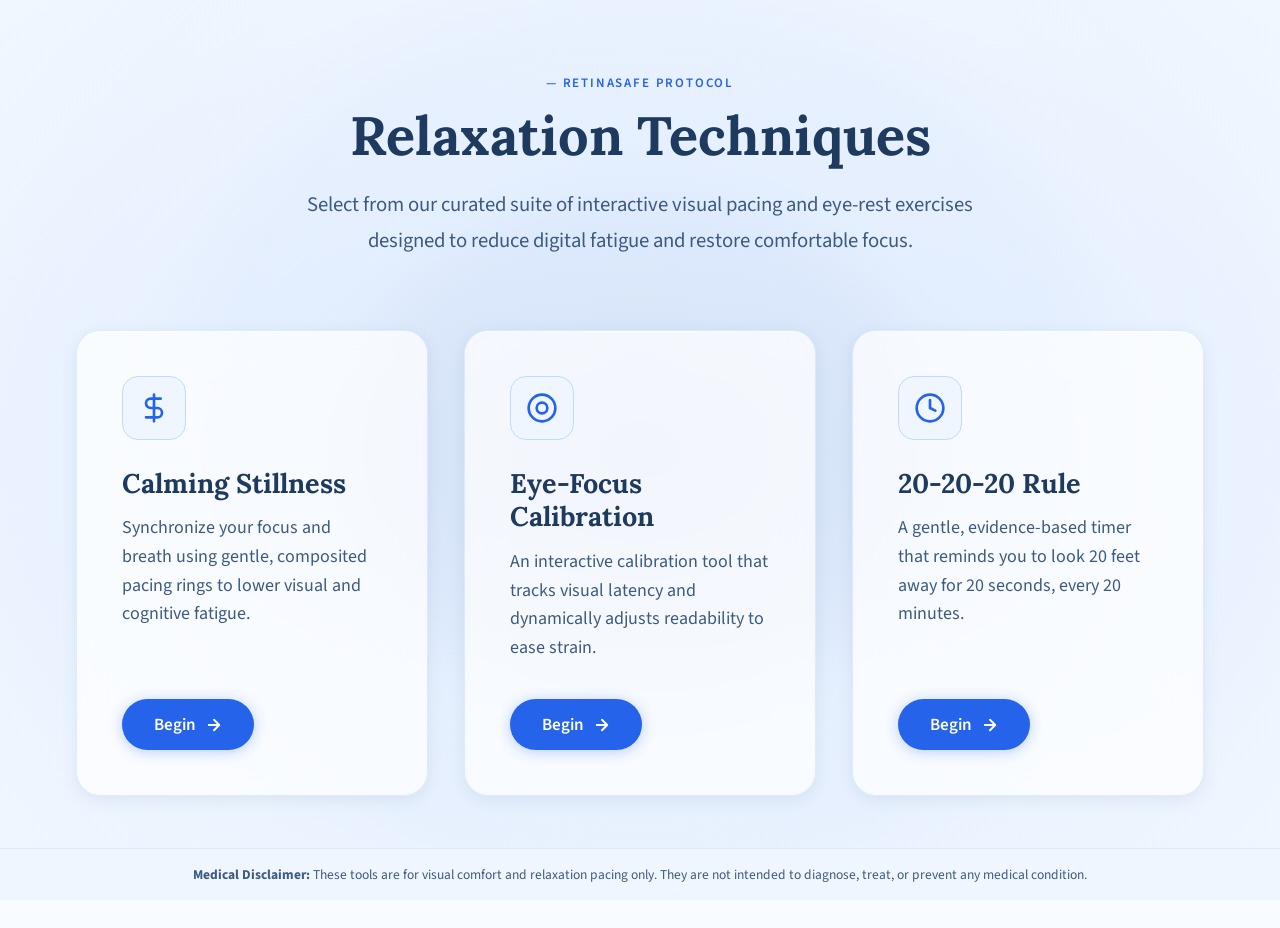
==== index.html @ 68ac1071 "Add files via upload" ====
<!DOCTYPE html>
<html lang="en">

<head>
    <meta charset="UTF-8" />
    <meta name="viewport" content="width=device-width, initial-scale=1.0" />
    <title>RetinaSafe — Relaxation Techniques</title>
    <meta name="description"
        content="A collection of RetinaSafe digital eye strain relaxation and pacing techniques." />

    <!-- Fonts -->
    <link rel="preconnect" href="https://fonts.googleapis.com" />
    <link rel="preconnect" href="https://fonts.gstatic.com" crossorigin />
    <link
        href="https://fonts.googleapis.com/css2?family=Lora:wght@400;600;700&family=Source+Sans+3:wght@300;400;500;600;700&display=swap"
        rel="stylesheet" />

    <link rel="stylesheet" href="styles.css" />
</head>

<body>
    <!-- Accessibility Skip Link -->
    <a href="#main-content" class="skip-link">Skip to main content</a>

    <!-- Background Iris Motif -->
    <div class="iris-bg" aria-hidden="true"></div>

    <main id="main-content">
        <section class="dashboard-header rs-fade-up">
            <span class="eyebrow">RetinaSafe Protocol</span>
            <h1>Relaxation Techniques</h1>
            <p class="dashboard-subtitle">
                Select from our curated suite of interactive visual pacing and eye-rest exercises designed to reduce
                digital fatigue and restore comfortable focus.
            </p>
        </section>

        <section class="techniques-grid rs-fade-up rs-delay-1">

            <!-- Card 1: Calming Stillness -->
            <a href="calming-stillness.html" class="glass-card technique-card">
                <div class="card-icon">
                    <svg viewBox="0 0 24 24">
                        <path d="M12 2v20M17 5H9.5a3.5 3.5 0 0 0 0 7h5a3.5 3.5 0 0 1 0 7H6" />
                    </svg>
                </div>
                <h2>Calming Stillness</h2>
                <p>Synchronize your focus and breath using gentle, composited pacing rings to lower visual and cognitive
                    fatigue.</p>
                <div class="card-footer">
                    <span class="btn-primary btn-soft">
                        Begin
                        <svg viewBox="0 0 24 24">
                            <path d="M5 12h14M12 5l7 7-7 7" />
                        </svg>
                    </span>
                </div>
            </a>

            <!-- Card 2: Eye-Focus Calibration -->
            <a href="eye-focus-calibration.html" class="glass-card technique-card">
                <div class="card-icon">
                    <svg viewBox="0 0 24 24">
                        <circle cx="12" cy="12" r="10" />
                        <circle cx="12" cy="12" r="4" />
                    </svg>
                </div>
                <h2>Eye-Focus Calibration</h2>
                <p>An interactive calibration tool that tracks visual latency and dynamically adjusts readability to
                    ease strain.</p>
                <div class="card-footer">
                    <span class="btn-primary btn-soft">
                        Begin
                        <svg viewBox="0 0 24 24">
                            <path d="M5 12h14M12 5l7 7-7 7" />
                        </svg>
                    </span>
                </div>
            </a>

            <!-- Card 3: 20-20-20 Rule -->
            <a href="20-20-20-rule.html" class="glass-card technique-card">
                <div class="card-icon">
                    <svg viewBox="0 0 24 24">
                        <circle cx="12" cy="12" r="10" />
                        <polyline points="12 6 12 12 16 14" />
                    </svg>
                </div>
                <h2>20-20-20 Rule</h2>
                <p>A gentle, evidence-based timer that reminds you to look 20 feet away for 20 seconds, every 20
                    minutes.</p>
                <div class="card-footer">
                    <span class="btn-primary btn-soft">
                        Begin
                        <svg viewBox="0 0 24 24">
                            <path d="M5 12h14M12 5l7 7-7 7" />
                        </svg>
                    </span>
                </div>
            </a>

        </section>
    </main>

    <!-- Medical Disclaimer -->
    <div class="medical-disclaimer" role="contentinfo">
        <p><strong>Medical Disclaimer:</strong> These tools are for visual comfort and relaxation pacing only. They are
            not intended to diagnose, treat, or prevent any medical condition.</p>
    </div>
</body>

</html>
---- styles.css ----
/* ══════════════════════════════════════════════════
   RetinaSafe — Dashboard Styles
   ══════════════════════════════════════════════════ */
:root {
    /* ── Primary Blue Palette ── */
    --blue-900: #1E3A5F;
    --blue-800: #1E40AF;
    --blue-700: #1D4ED8;
    --blue-600: #2563EB;
    --blue-500: #3B82F6;
    --blue-400: #60A5FA;
    --blue-300: #93C5FD;
    --blue-200: #BFDBFE;
    --blue-100: #DBEAFE;
    --blue-50: #EFF6FF;
    --page-bg: #F8FBFF;
    --white: #FFFFFF;

    /* ── Text Colours ── */
    --text-primary: #1E3A5F;
    --text-secondary: #3D5A80;
    --text-muted: #6B8CAE;

    /* ── Radius & Shadow ── */
    --radius: 10px;
    --radius-lg: 16px;
    --radius-xl: 24px;
    --shadow-sm: 0 1px 3px rgba(30, 58, 95, 0.06);
    --shadow-md: 0 4px 16px rgba(30, 58, 95, 0.08);

    /* ── Typography ── */
    --font-display: 'Lora', Georgia, serif;
    --font-body: 'Source Sans 3', 'Helvetica Neue', sans-serif;
    --body-font-size: 18px;
    --line-height: 1.75;
}

/* ══════════════════════════════════════════════════
   Base Reset
   ══════════════════════════════════════════════════ */
*,
*::before,
*::after {
    box-sizing: border-box;
    margin: 0;
    padding: 0;
}

html {
    font-size: var(--body-font-size);
}

body {
    min-height: 100vh;
    display: flex;
    flex-direction: column;
    font-family: var(--font-body);
    color: var(--text-secondary);
    line-height: var(--line-height);
    background-color: var(--page-bg);
    -webkit-font-smoothing: antialiased;
    position: relative;
    overflow-x: hidden;
    padding-bottom: 60px;
    /* Room for medical disclaimer */
}

h1,
h2,
h3 {
    font-family: var(--font-display);
    font-weight: 700;
    color: var(--blue-900);
    line-height: 1.25;
}

/* ══════════════════════════════════════════════════
   Background (Iris Motif)
   ══════════════════════════════════════════════════ */
.iris-bg {
    position: fixed;
    inset: 0;
    z-index: 0;
    background:
        radial-gradient(ellipse 30% 30% at 50% 50%, rgba(30, 58, 95, 0.06) 0%, transparent 100%),
        radial-gradient(ellipse 55% 55% at 50% 50%, rgba(37, 99, 235, 0.05) 0%, transparent 100%),
        radial-gradient(ellipse 80% 80% at 50% 50%, rgba(59, 130, 246, 0.04) 0%, transparent 100%),
        radial-gradient(ellipse 110% 110% at 50% 50%, rgba(147, 197, 253, 0.06) 0%, transparent 100%),
        radial-gradient(ellipse 140% 140% at 50% 50%, var(--blue-50) 0%, var(--page-bg) 100%);
}

.iris-bg::before {
    content: '';
    position: absolute;
    inset: 0;
    background:
        radial-gradient(circle at 50% 50%,
            transparent 20%, rgba(37, 99, 235, 0.015) 30%,
            transparent 40%, rgba(37, 99, 235, 0.01) 55%,
            transparent 65%, rgba(37, 99, 235, 0.008) 80%, transparent 100%);
    animation: irisPulse 8s ease-in-out infinite;
}

@keyframes irisPulse {

    0%,
    100% {
        transform: scale(1);
        opacity: 0.7;
    }

    50% {
        transform: scale(1.08);
        opacity: 1;
    }
}

/* ══════════════════════════════════════════════════
   Layout & Typography Details
   ══════════════════════════════════════════════════ */
main {
    position: relative;
    z-index: 2;
    width: 100%;
    max-width: 1200px;
    margin: 0 auto;
    padding: 4rem 2rem;
    display: flex;
    flex-direction: column;
    align-items: center;
}

.dashboard-header {
    text-align: center;
    max-width: 700px;
    margin-bottom: 4rem;
}

.eyebrow {
    font-family: var(--font-body);
    font-size: 0.72rem;
    font-weight: 600;
    text-transform: uppercase;
    letter-spacing: 0.14em;
    color: var(--blue-600);
    margin-bottom: 0.4rem;
    display: block;
}

.eyebrow::before {
    content: "—  ";
}

h1 {
    font-size: clamp(2rem, 5vw, 3rem);
    margin-bottom: 1rem;
}

.dashboard-subtitle {
    color: var(--text-secondary);
    font-size: 1.15rem;
    line-height: 1.7;
}

/* ══════════════════════════════════════════════════
   Grid & Cards
   ══════════════════════════════════════════════════ */
.techniques-grid {
    display: grid;
    grid-template-columns: repeat(auto-fit, minmax(320px, 1fr));
    gap: 2rem;
    width: 100%;
}

.glass-card {
    background: rgba(255, 255, 255, 0.72);
    backdrop-filter: blur(20px);
    -webkit-backdrop-filter: blur(20px);
    border: 1px solid rgba(191, 219, 254, 0.5);
    border-radius: var(--radius-xl);
    box-shadow: var(--shadow-md), inset 0 1px 0 rgba(255, 255, 255, 0.6);
    padding: 2.5rem;
    text-decoration: none;
    color: inherit;
    display: flex;
    flex-direction: column;
    transition: transform 0.3s cubic-bezier(0.16, 1, 0.3, 1), box-shadow 0.3s ease;
}

.technique-card:hover,
.technique-card:focus-visible {
    transform: translateY(-8px);
    box-shadow: 0 12px 40px rgba(30, 58, 95, 0.12), inset 0 1px 0 rgba(255, 255, 255, 0.8);
    outline: none;
}

.technique-card:focus-visible {
    border-color: var(--blue-400);
}

.card-icon {
    width: 64px;
    height: 64px;
    background: var(--blue-50);
    border: 1px solid var(--blue-200);
    border-radius: var(--radius-lg);
    display: flex;
    align-items: center;
    justify-content: center;
    margin-bottom: 1.5rem;
    color: var(--blue-600);
    transition: background 0.3s ease, color 0.3s ease;
}

.technique-card:hover .card-icon {
    background: var(--blue-600);
    color: var(--white);
    border-color: var(--blue-600);
}

.card-icon svg {
    width: 32px;
    height: 32px;
    fill: none;
    stroke: currentColor;
    stroke-width: 2;
    stroke-linecap: round;
    stroke-linejoin: round;
}

.technique-card h2 {
    font-size: 1.5rem;
    margin-bottom: 0.75rem;
}

.technique-card p {
    font-size: 1rem;
    line-height: 1.6;
    margin-bottom: 2rem;
    flex-grow: 1;
}

.card-footer {
    display: flex;
    justify-content: flex-start;
}

.btn-primary {
    padding: 0.6rem 1.75rem;
    border-radius: 100px;
    background: var(--blue-600);
    color: var(--white);
    font-family: var(--font-body);
    font-size: 0.95rem;
    font-weight: 600;
    border: none;
    cursor: pointer;
    box-shadow: 0 2px 14px rgba(37, 99, 235, 0.30);
    display: inline-flex;
    align-items: center;
    gap: 0.5rem;
    transition: background 0.2s ease, transform 0.2s ease;
}

.technique-card:hover .btn-primary {
    background: var(--blue-700);
}

.btn-primary svg {
    width: 18px;
    height: 18px;
    fill: none;
    stroke: currentColor;
    stroke-width: 2.5;
    stroke-linecap: round;
    stroke-linejoin: round;
    transition: transform 0.2s ease;
}

.technique-card:hover .btn-primary svg {
    transform: translateX(4px);
}

/* ══════════════════════════════════════════════════
   Animations
   ══════════════════════════════════════════════════ */
.rs-fade-up {
    opacity: 0;
    transform: translateY(20px);
    animation: fadeUp 0.8s cubic-bezier(0.16, 1, 0.3, 1) forwards;
}

.rs-delay-1 {
    animation-delay: 0.1s;
}

@keyframes fadeUp {
    to {
        opacity: 1;
        transform: translateY(0);
    }
}

/* ══════════════════════════════════════════════════
   Disclaimer & Skip Link
   ══════════════════════════════════════════════════ */
.medical-disclaimer {
    position: fixed;
    bottom: 0;
    left: 0;
    width: 100%;
    background: var(--blue-50);
    border-top: 1px solid var(--blue-100);
    padding: 0.75rem 1rem;
    text-align: center;
    font-size: 0.75rem;
    color: var(--text-secondary);
    z-index: 50;
}

.skip-link {
    position: absolute;
    top: -100%;
    left: 1rem;
    padding: 0.75rem 1.5rem;
    background: var(--blue-600);
    color: var(--white);
    border-radius: var(--radius);
    font-weight: 600;
    text-decoration: none;
    z-index: 500;
    transition: top 0.2s ease;
}

.skip-link:focus {
    top: 1rem;
}

@media (prefers-reduced-motion: reduce) {

    *,
    *::before,
    *::after {
        animation-duration: 0.01ms !important;
        animation-iteration-count: 1 !important;
        transition-duration: 0.01ms !important;
    }

    .iris-bg::before {
        display: none;
    }
}
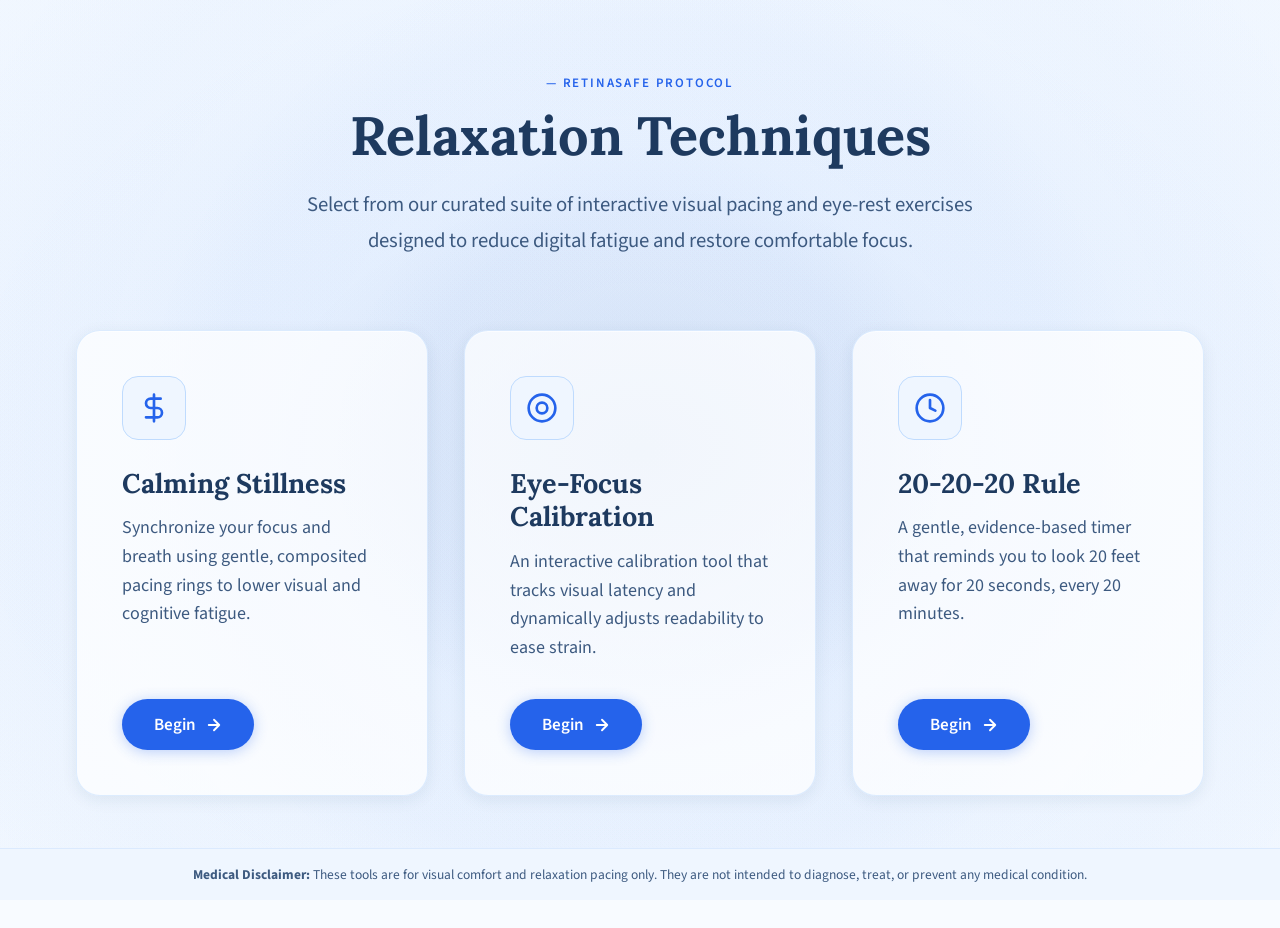
==== commit 750f6da8: "Add files via upload" ====
--- a/index.html
+++ b/index.html
@@ -38,7 +38,7 @@
         <section class="techniques-grid rs-fade-up rs-delay-1">
 
             <!-- Card 1: Calming Stillness -->
-            <a href="calming-stillness.html" class="glass-card technique-card">
+            <a href="relaxation_techniques/calming-stillness.html" class="glass-card technique-card">
                 <div class="card-icon">
                     <svg viewBox="0 0 24 24">
                         <path d="M12 2v20M17 5H9.5a3.5 3.5 0 0 0 0 7h5a3.5 3.5 0 0 1 0 7H6" />
@@ -58,7 +58,7 @@
             </a>
 
             <!-- Card 2: Eye-Focus Calibration -->
-            <a href="eye-focus-calibration.html" class="glass-card technique-card">
+            <a href="relaxation_techniques/eye-focus-calibration.html" class="glass-card technique-card">
                 <div class="card-icon">
                     <svg viewBox="0 0 24 24">
                         <circle cx="12" cy="12" r="10" />
@@ -79,7 +79,7 @@
             </a>
 
             <!-- Card 3: 20-20-20 Rule -->
-            <a href="20-20-20-rule.html" class="glass-card technique-card">
+            <a href="relaxation_techniques/20-20-20-rule.html" class="glass-card technique-card">
                 <div class="card-icon">
                     <svg viewBox="0 0 24 24">
                         <circle cx="12" cy="12" r="10" />
--- a/styles.css
+++ b/styles.css
@@ -336,6 +336,78 @@
     top: 1rem;
 }
 
+/* ══════════════════════════════════════════════════
+   Mobile Responsive
+   ══════════════════════════════════════════════════ */
+
+/* Ensure the iris background never blocks touch/scroll */
+.iris-bg {
+    pointer-events: none;
+}
+
+/* Ensure html & body allow scrolling on all devices */
+html,
+body {
+    overflow-y: auto;
+    -webkit-overflow-scrolling: touch;
+}
+
+@media (max-width: 768px) {
+    body {
+        padding-bottom: 80px; /* more room for disclaimer on small screens */
+    }
+
+    main {
+        padding: 2rem 1.25rem;
+    }
+
+    .dashboard-header {
+        margin-bottom: 2.5rem;
+    }
+
+    h1 {
+        font-size: 1.75rem;
+    }
+
+    .dashboard-subtitle {
+        font-size: 1rem;
+    }
+
+    .techniques-grid {
+        grid-template-columns: 1fr;
+        gap: 1.5rem;
+    }
+
+    .glass-card {
+        padding: 1.75rem;
+    }
+
+    .technique-card h2 {
+        font-size: 1.25rem;
+    }
+}
+
+@media (max-width: 400px) {
+    main {
+        padding: 1.5rem 1rem;
+    }
+
+    .glass-card {
+        padding: 1.5rem;
+        border-radius: var(--radius-lg);
+    }
+
+    .card-icon {
+        width: 52px;
+        height: 52px;
+    }
+
+    .card-icon svg {
+        width: 26px;
+        height: 26px;
+    }
+}
+
 @media (prefers-reduced-motion: reduce) {
 
     *,
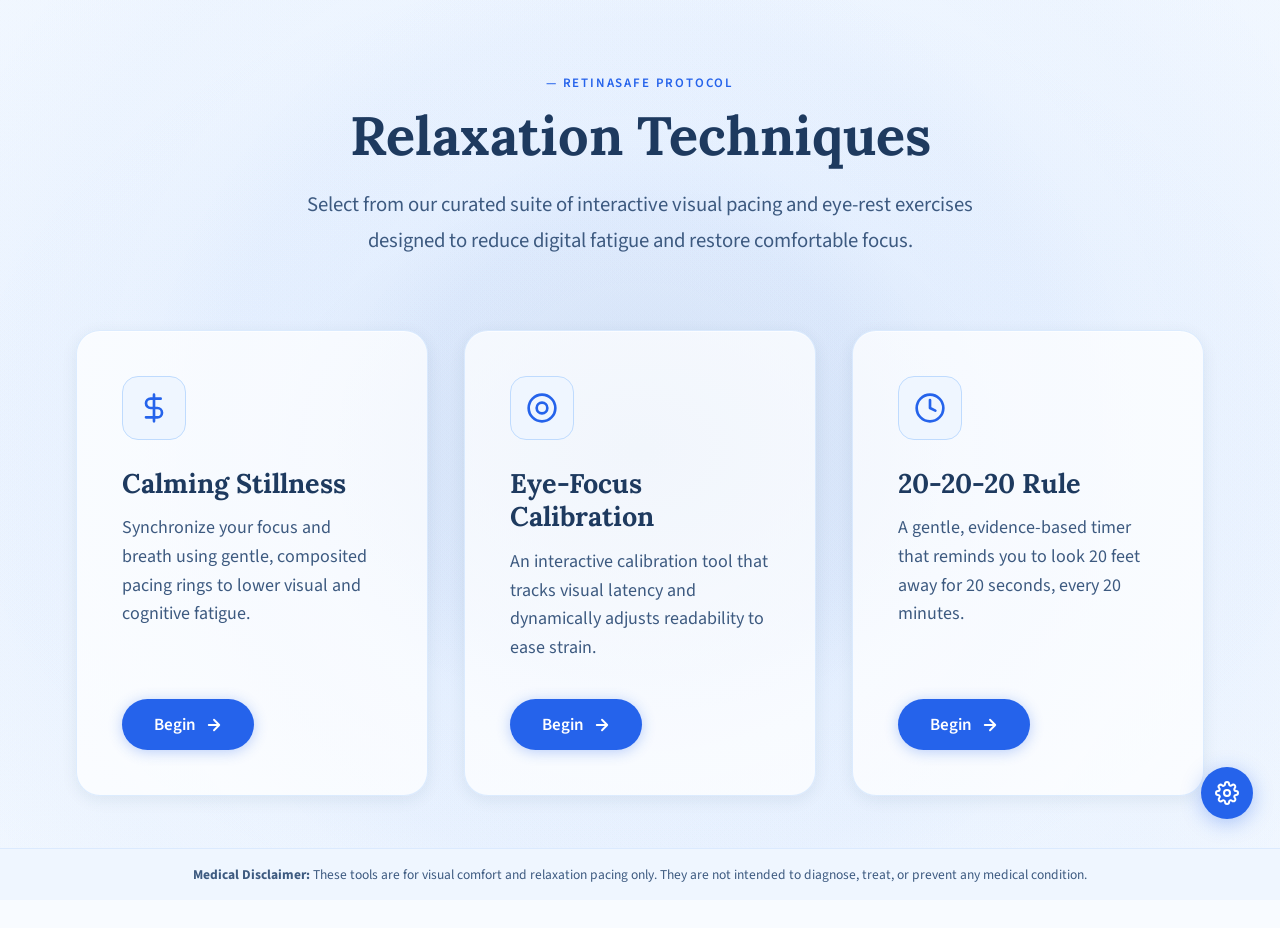
==== commit b1596f8c: "added dark mode toggle and different color modes" ====
--- a/index.html
+++ b/index.html
@@ -107,6 +107,208 @@
         <p><strong>Medical Disclaimer:</strong> These tools are for visual comfort and relaxation pacing only. They are
             not intended to diagnose, treat, or prevent any medical condition.</p>
     </div>
+
+    <!-- ═══════ Display Settings ═══════ -->
+
+    <!-- Floating Gear Button -->
+    <button id="ds-toggle" aria-label="Open display settings" aria-expanded="false">
+        <svg viewBox="0 0 24 24">
+            <circle cx="12" cy="12" r="3" />
+            <path d="M19.4 15a1.65 1.65 0 0 0 .33 1.82l.06.06a2 2 0 1 1-2.83 2.83l-.06-.06a1.65 1.65 0 0 0-1.82-.33
+                     1.65 1.65 0 0 0-1 1.51V21a2 2 0 0 1-4 0v-.09A1.65 1.65 0 0 0 9 19.4a1.65 1.65 0 0 0-1.82.33l-.06.06
+                     a2 2 0 1 1-2.83-2.83l.06-.06A1.65 1.65 0 0 0 4.68 15 1.65 1.65 0 0 0 3.17 14H3a2 2 0 0 1 0-4h.09
+                     A1.65 1.65 0 0 0 4.6 9a1.65 1.65 0 0 0-.33-1.82l-.06-.06a2 2 0 1 1 2.83-2.83l.06.06A1.65 1.65 0 0 0
+                     9 4.68 1.65 1.65 0 0 0 10 3.17V3a2 2 0 0 1 4 0v.09a1.65 1.65 0 0 0 1 1.51 1.65 1.65 0 0 0
+                     1.82-.33l.06-.06a2 2 0 1 1 2.83 2.83l-.06.06A1.65 1.65 0 0 0 19.4 9a1.65 1.65 0 0 0
+                     1.51 1H21a2 2 0 0 1 0 4h-.09a1.65 1.65 0 0 0-1.51 1z" />
+        </svg>
+    </button>
+
+    <!-- Settings Panel -->
+    <div id="ds-panel" role="dialog" aria-label="Display Settings">
+        <div class="ds-header">
+            <h2>Display Settings</h2>
+            <p>Adjust for your visual comfort</p>
+        </div>
+
+        <!-- Brightness / Dark Mode -->
+        <p class="ds-section-label">Brightness</p>
+        <div class="ds-toggle-row">
+            <div class="ds-toggle-info">
+                <h3>Dark Mode</h3>
+                <p>Reduce screen brightness</p>
+            </div>
+            <label class="ds-switch">
+                <input type="checkbox" id="ds-dark-toggle" />
+                <span class="ds-switch-track"></span>
+                <span class="ds-switch-knob">
+                    <!-- Sun icon -->
+                    <svg class="ds-icon-sun" viewBox="0 0 24 24">
+                        <circle cx="12" cy="12" r="5" />
+                        <line x1="12" y1="1" x2="12" y2="3" stroke="#F59E0B" stroke-width="2" stroke-linecap="round" />
+                        <line x1="12" y1="21" x2="12" y2="23" stroke="#F59E0B" stroke-width="2"
+                            stroke-linecap="round" />
+                        <line x1="4.22" y1="4.22" x2="5.64" y2="5.64" stroke="#F59E0B" stroke-width="2"
+                            stroke-linecap="round" />
+                        <line x1="18.36" y1="18.36" x2="19.78" y2="19.78" stroke="#F59E0B" stroke-width="2"
+                            stroke-linecap="round" />
+                        <line x1="1" y1="12" x2="3" y2="12" stroke="#F59E0B" stroke-width="2" stroke-linecap="round" />
+                        <line x1="21" y1="12" x2="23" y2="12" stroke="#F59E0B" stroke-width="2"
+                            stroke-linecap="round" />
+                        <line x1="4.22" y1="19.78" x2="5.64" y2="18.36" stroke="#F59E0B" stroke-width="2"
+                            stroke-linecap="round" />
+                        <line x1="18.36" y1="5.64" x2="19.78" y2="4.22" stroke="#F59E0B" stroke-width="2"
+                            stroke-linecap="round" />
+                    </svg>
+                    <!-- Moon icon -->
+                    <svg class="ds-icon-moon" viewBox="0 0 24 24">
+                        <path d="M21 12.79A9 9 0 1 1 11.21 3 7 7 0 0 0 21 12.79z" />
+                    </svg>
+                </span>
+            </label>
+        </div>
+
+        <!-- Colour Vision -->
+        <p class="ds-section-label">Colour Vision</p>
+        <div class="ds-vision-grid">
+            <!-- Off (Standard) -->
+            <button class="ds-vision-option ds-opt-off active" data-vision="off">
+                <span class="ds-vision-dot">
+                    <svg viewBox="0 0 24 24">
+                        <path d="M2 12s4-8 10-8 10 8 10 8-4 8-10 8-10-8-10-8z" />
+                        <circle cx="12" cy="12" r="3" />
+                    </svg>
+                </span>
+                <span>
+                    <span class="ds-vision-name">Off</span><br />
+                    <span class="ds-vision-sub">Standard colours</span>
+                </span>
+                <svg class="ds-vision-check" viewBox="0 0 24 24">
+                    <polyline points="20 6 9 17 4 12" />
+                </svg>
+            </button>
+
+            <!-- Protanopia -->
+            <button class="ds-vision-option ds-opt-protanopia" data-vision="protanopia">
+                <span class="ds-vision-dot"></span>
+                <span>
+                    <span class="ds-vision-name">Protanopia</span><br />
+                    <span class="ds-vision-sub">Red-blind</span>
+                </span>
+                <svg class="ds-vision-check" viewBox="0 0 24 24">
+                    <polyline points="20 6 9 17 4 12" />
+                </svg>
+            </button>
+
+            <!-- Deuteranopia -->
+            <button class="ds-vision-option ds-opt-deuteranopia" data-vision="deuteranopia">
+                <span class="ds-vision-dot"></span>
+                <span>
+                    <span class="ds-vision-name">Deuteranopia</span><br />
+                    <span class="ds-vision-sub">Green-blind</span>
+                </span>
+                <svg class="ds-vision-check" viewBox="0 0 24 24">
+                    <polyline points="20 6 9 17 4 12" />
+                </svg>
+            </button>
+
+            <!-- Tritanopia -->
+            <button class="ds-vision-option ds-opt-tritanopia" data-vision="tritanopia">
+                <span class="ds-vision-dot"></span>
+                <span>
+                    <span class="ds-vision-name">Tritanopia</span><br />
+                    <span class="ds-vision-sub">Blue-blind</span>
+                </span>
+                <svg class="ds-vision-check" viewBox="0 0 24 24">
+                    <polyline points="20 6 9 17 4 12" />
+                </svg>
+            </button>
+
+            <!-- Greyscale -->
+            <button class="ds-vision-option ds-opt-greyscale" data-vision="greyscale">
+                <span class="ds-vision-dot"></span>
+                <span>
+                    <span class="ds-vision-name">Greyscale</span><br />
+                    <span class="ds-vision-sub">No colour</span>
+                </span>
+                <svg class="ds-vision-check" viewBox="0 0 24 24">
+                    <polyline points="20 6 9 17 4 12" />
+                </svg>
+            </button>
+        </div>
+
+        <p class="ds-footer">Settings are remembered across sessions</p>
+    </div>
+
+    <script>
+        (() => {
+            const html = document.documentElement;
+            const toggleBtn = document.getElementById('ds-toggle');
+            const panel = document.getElementById('ds-panel');
+            const darkToggle = document.getElementById('ds-dark-toggle');
+            const visionBtns = document.querySelectorAll('.ds-vision-option');
+
+            // ── Restore saved settings ──
+            const savedTheme = localStorage.getItem('rs-theme');
+            const savedVision = localStorage.getItem('rs-vision');
+
+            if (savedTheme === 'dark') {
+                html.setAttribute('data-theme', 'dark');
+                darkToggle.checked = true;
+            }
+
+            if (savedVision && savedVision !== 'off') {
+                html.setAttribute('data-vision', savedVision);
+                visionBtns.forEach(btn => {
+                    btn.classList.toggle('active', btn.dataset.vision === savedVision);
+                });
+            }
+
+            // ── Toggle panel open / close ──
+            toggleBtn.addEventListener('click', () => {
+                const isOpen = panel.classList.toggle('open');
+                toggleBtn.classList.toggle('open', isOpen);
+                toggleBtn.setAttribute('aria-expanded', isOpen);
+            });
+
+            // Close panel when clicking outside
+            document.addEventListener('click', (e) => {
+                if (!panel.contains(e.target) && !toggleBtn.contains(e.target)) {
+                    panel.classList.remove('open');
+                    toggleBtn.classList.remove('open');
+                    toggleBtn.setAttribute('aria-expanded', 'false');
+                }
+            });
+
+            // ── Dark mode toggle ──
+            darkToggle.addEventListener('change', () => {
+                if (darkToggle.checked) {
+                    html.setAttribute('data-theme', 'dark');
+                    localStorage.setItem('rs-theme', 'dark');
+                } else {
+                    html.removeAttribute('data-theme');
+                    localStorage.setItem('rs-theme', 'light');
+                }
+            });
+
+            // ── Colour vision selection ──
+            visionBtns.forEach(btn => {
+                btn.addEventListener('click', () => {
+                    visionBtns.forEach(b => b.classList.remove('active'));
+                    btn.classList.add('active');
+
+                    const vision = btn.dataset.vision;
+                    if (vision === 'off') {
+                        html.removeAttribute('data-vision');
+                        localStorage.setItem('rs-vision', 'off');
+                    } else {
+                        html.setAttribute('data-vision', vision);
+                        localStorage.setItem('rs-vision', vision);
+                    }
+                });
+            });
+        })();
+    </script>
 </body>
 
 </html>
--- a/styles.css
+++ b/styles.css
@@ -354,7 +354,8 @@
 
 @media (max-width: 768px) {
     body {
-        padding-bottom: 80px; /* more room for disclaimer on small screens */
+        padding-bottom: 80px;
+        /* more room for disclaimer on small screens */
     }
 
     main {
@@ -405,6 +406,629 @@
     .card-icon svg {
         width: 26px;
         height: 26px;
+    }
+}
+
+/* ══════════════════════════════════════════════════
+   Dark Mode Theme
+   ══════════════════════════════════════════════════ */
+html[data-theme="dark"] {
+    --blue-900: #C8DCF0;
+    --blue-800: #93B8E0;
+    --blue-700: #6A9DD8;
+    --blue-600: #4B8BD4;
+    --blue-500: #3B7BC8;
+    --blue-400: #2D6AB5;
+    --blue-300: #1E4F8A;
+    --blue-200: #1A3D6B;
+    --blue-100: #152F52;
+    --blue-50: #111D33;
+    --page-bg: #0D1520;
+    --white: #E8EEF5;
+
+    --text-primary: #D6E4F0;
+    --text-secondary: #A8C0D6;
+    --text-muted: #6B8CAE;
+}
+
+html[data-theme="dark"] .glass-card {
+    background: rgba(17, 29, 51, 0.82);
+    border-color: rgba(30, 79, 138, 0.35);
+    box-shadow: 0 4px 16px rgba(0, 0, 0, 0.3), inset 0 1px 0 rgba(255, 255, 255, 0.04);
+}
+
+html[data-theme="dark"] .card-icon {
+    background: rgba(30, 64, 138, 0.2);
+    border-color: rgba(59, 123, 200, 0.25);
+}
+
+html[data-theme="dark"] .technique-card:hover .card-icon {
+    background: var(--blue-600);
+    border-color: var(--blue-600);
+}
+
+html[data-theme="dark"] .medical-disclaimer {
+    background: #111D33;
+    border-top-color: #1A3D6B;
+}
+
+html[data-theme="dark"] .iris-bg {
+    background: radial-gradient(ellipse 55% 55% at 50% 50%, rgba(30, 58, 95, 0.18) 0%, transparent 100%),
+        var(--page-bg);
+}
+
+html[data-theme="dark"] #ds-toggle {
+    color: #1a2a40;
+}
+
+/* ══════════════════════════════════════════════════
+   Colour Vision Themes
+   ══════════════════════════════════════════════════ */
+
+/* ── Protanopia (Red-blind) — Indigo/Purple ── */
+html[data-vision="protanopia"] {
+    --blue-900: #312E81;
+    --blue-800: #3730A3;
+    --blue-700: #4338CA;
+    --blue-600: #5B21B6;
+    --blue-500: #6D28D9;
+    --blue-400: #8B5CF6;
+    --blue-300: #A78BFA;
+    --blue-200: #C4B5FD;
+    --blue-100: #DDD6FE;
+    --blue-50: #EDE9FE;
+    --page-bg: #F5F3FF;
+
+    --text-primary: #312E81;
+    --text-secondary: #4C1D95;
+    --text-muted: #7C6DAF;
+}
+
+/* ── Deuteranopia (Green-blind) — Olive/Yellow-Green ── */
+html[data-vision="deuteranopia"] {
+    --blue-900: #3D4F2F;
+    --blue-800: #4D6B35;
+    --blue-700: #5A7D3A;
+    --blue-600: #6B8E42;
+    --blue-500: #7DA04D;
+    --blue-400: #96B86A;
+    --blue-300: #B2CF8F;
+    --blue-200: #CEDFB4;
+    --blue-100: #E4EECC;
+    --blue-50: #F2F7E6;
+    --page-bg: #F8FAF3;
+
+    --text-primary: #3D4F2F;
+    --text-secondary: #556B3E;
+    --text-muted: #8A9E74;
+}
+
+/* ── Tritanopia (Blue-blind) — Teal/Cyan ── */
+html[data-vision="tritanopia"] {
+    --blue-900: #134E4A;
+    --blue-800: #115E59;
+    --blue-700: #0F766E;
+    --blue-600: #0D9488;
+    --blue-500: #14B8A6;
+    --blue-400: #2DD4BF;
+    --blue-300: #5EEAD4;
+    --blue-200: #99F6E4;
+    --blue-100: #CCFBF1;
+    --blue-50: #F0FDFA;
+    --page-bg: #F0FDFA;
+
+    --text-primary: #134E4A;
+    --text-secondary: #1A6B63;
+    --text-muted: #5DA39B;
+}
+
+/* ── Greyscale (No colour) ── */
+html[data-vision="greyscale"] {
+    --blue-900: #1F1F1F;
+    --blue-800: #333333;
+    --blue-700: #4A4A4A;
+    --blue-600: #5C5C5C;
+    --blue-500: #737373;
+    --blue-400: #8E8E8E;
+    --blue-300: #ABABAB;
+    --blue-200: #C8C8C8;
+    --blue-100: #E0E0E0;
+    --blue-50: #F0F0F0;
+    --page-bg: #F7F7F7;
+
+    --text-primary: #1F1F1F;
+    --text-secondary: #4A4A4A;
+    --text-muted: #8E8E8E;
+}
+
+/* ══════════════════════════════════════════════════
+   Combined Dark + Colour Vision Overrides
+   ══════════════════════════════════════════════════ */
+
+/* ── Dark + Protanopia ── */
+html[data-theme="dark"][data-vision="protanopia"] {
+    --page-bg: #110D22;
+    --blue-900: #D4C8F5;
+    --blue-800: #B8A5E8;
+    --blue-700: #9B82DB;
+    --blue-600: #8B6DD0;
+    --blue-500: #7C5DC5;
+    --blue-400: #6A48B0;
+    --blue-300: #4A2D8A;
+    --blue-200: #352070;
+    --blue-100: #221550;
+    --blue-50: #170E35;
+    --white: #EDE5FA;
+
+    --text-primary: #DDD0F5;
+    --text-secondary: #B8A5E0;
+    --text-muted: #8B78B8;
+}
+
+html[data-theme="dark"][data-vision="protanopia"] .glass-card {
+    background: rgba(23, 14, 53, 0.82);
+    border-color: rgba(107, 72, 176, 0.3);
+}
+
+html[data-theme="dark"][data-vision="protanopia"] .card-icon {
+    background: rgba(90, 56, 160, 0.2);
+    border-color: rgba(139, 92, 246, 0.25);
+}
+
+html[data-theme="dark"][data-vision="protanopia"] .medical-disclaimer {
+    background: #170E35;
+    border-top-color: #352070;
+}
+
+/* ── Dark + Deuteranopia ── */
+html[data-theme="dark"][data-vision="deuteranopia"] {
+    --page-bg: #0E1509;
+    --blue-900: #D0E0BD;
+    --blue-800: #B0CC8F;
+    --blue-700: #90B86A;
+    --blue-600: #7DA84D;
+    --blue-500: #6B9440;
+    --blue-400: #5A8035;
+    --blue-300: #3D5F20;
+    --blue-200: #2D4818;
+    --blue-100: #1F3210;
+    --blue-50: #152208;
+    --white: #ECF2E2;
+
+    --text-primary: #D0E0BD;
+    --text-secondary: #B0CC8F;
+    --text-muted: #829E68;
+}
+
+html[data-theme="dark"][data-vision="deuteranopia"] .glass-card {
+    background: rgba(15, 22, 8, 0.82);
+    border-color: rgba(90, 128, 53, 0.3);
+}
+
+html[data-theme="dark"][data-vision="deuteranopia"] .card-icon {
+    background: rgba(75, 110, 40, 0.2);
+    border-color: rgba(125, 168, 77, 0.25);
+}
+
+html[data-theme="dark"][data-vision="deuteranopia"] .medical-disclaimer {
+    background: #152208;
+    border-top-color: #2D4818;
+}
+
+/* ── Dark + Tritanopia ── */
+html[data-theme="dark"][data-vision="tritanopia"] {
+    --page-bg: #081514;
+    --blue-900: #B8EBE5;
+    --blue-800: #80D8CC;
+    --blue-700: #50C4B5;
+    --blue-600: #30B0A0;
+    --blue-500: #20A090;
+    --blue-400: #188878;
+    --blue-300: #106858;
+    --blue-200: #0C4C40;
+    --blue-100: #08352C;
+    --blue-50: #061F1C;
+    --white: #E0F5F2;
+
+    --text-primary: #C0EDE8;
+    --text-secondary: #88D4CC;
+    --text-muted: #5AADA3;
+}
+
+html[data-theme="dark"][data-vision="tritanopia"] .glass-card {
+    background: rgba(6, 21, 20, 0.82);
+    border-color: rgba(24, 136, 120, 0.3);
+}
+
+html[data-theme="dark"][data-vision="tritanopia"] .card-icon {
+    background: rgba(16, 104, 88, 0.2);
+    border-color: rgba(48, 176, 160, 0.25);
+}
+
+html[data-theme="dark"][data-vision="tritanopia"] .medical-disclaimer {
+    background: #061F1C;
+    border-top-color: #0C4C40;
+}
+
+/* ── Dark + Greyscale ── */
+html[data-theme="dark"][data-vision="greyscale"] {
+    --page-bg: #121212;
+    --blue-900: #E0E0E0;
+    --blue-800: #C8C8C8;
+    --blue-700: #ABABAB;
+    --blue-600: #9A9A9A;
+    --blue-500: #8E8E8E;
+    --blue-400: #737373;
+    --blue-300: #555555;
+    --blue-200: #3D3D3D;
+    --blue-100: #2A2A2A;
+    --blue-50: #1C1C1C;
+    --white: #EAEAEA;
+
+    --text-primary: #E0E0E0;
+    --text-secondary: #B0B0B0;
+    --text-muted: #808080;
+}
+
+html[data-theme="dark"][data-vision="greyscale"] .glass-card {
+    background: rgba(28, 28, 28, 0.82);
+    border-color: rgba(85, 85, 85, 0.35);
+}
+
+html[data-theme="dark"][data-vision="greyscale"] .card-icon {
+    background: rgba(60, 60, 60, 0.3);
+    border-color: rgba(100, 100, 100, 0.25);
+}
+
+html[data-theme="dark"][data-vision="greyscale"] .medical-disclaimer {
+    background: #1C1C1C;
+    border-top-color: #3D3D3D;
+}
+
+/* ══════════════════════════════════════════════════
+   Display Settings — Floating Gear Button
+   ══════════════════════════════════════════════════ */
+#ds-toggle {
+    position: fixed;
+    bottom: 4.5rem;
+    right: 1.5rem;
+    z-index: 100;
+    width: 52px;
+    height: 52px;
+    border-radius: 50%;
+    border: none;
+    background: var(--blue-600);
+    color: var(--white);
+    cursor: pointer;
+    display: flex;
+    align-items: center;
+    justify-content: center;
+    box-shadow: 0 4px 20px rgba(37, 99, 235, 0.35);
+    transition: background 0.25s ease, transform 0.25s ease, box-shadow 0.25s ease;
+}
+
+#ds-toggle:hover {
+    background: var(--blue-700);
+    transform: scale(1.08);
+    box-shadow: 0 6px 28px rgba(37, 99, 235, 0.42);
+}
+
+#ds-toggle svg {
+    width: 24px;
+    height: 24px;
+    fill: none;
+    stroke: currentColor;
+    stroke-width: 2;
+    stroke-linecap: round;
+    stroke-linejoin: round;
+    transition: transform 0.35s ease;
+}
+
+#ds-toggle.open svg {
+    transform: rotate(90deg);
+}
+
+/* ══════════════════════════════════════════════════
+   Display Settings — Panel
+   ══════════════════════════════════════════════════ */
+#ds-panel {
+    position: fixed;
+    bottom: 8rem;
+    right: 1.5rem;
+    z-index: 99;
+    width: 380px;
+    max-height: calc(100vh - 10rem);
+    overflow: hidden;
+    background: rgba(255, 255, 255, 0.92);
+    backdrop-filter: blur(24px);
+    -webkit-backdrop-filter: blur(24px);
+    border: 1px solid rgba(191, 219, 254, 0.45);
+    border-radius: var(--radius-xl);
+    box-shadow: 0 12px 48px rgba(30, 58, 95, 0.14);
+    padding: 1.75rem 1.75rem 1.25rem;
+    opacity: 0;
+    visibility: hidden;
+    transform: scale(0.95) translateY(12px);
+    transform-origin: bottom right;
+    transition: opacity 0.25s ease, visibility 0.25s ease, transform 0.25s cubic-bezier(0.16, 1, 0.3, 1);
+}
+
+#ds-panel.open {
+    opacity: 1;
+    visibility: visible;
+    transform: scale(1) translateY(0);
+}
+
+html[data-theme="dark"] #ds-panel {
+    background: rgba(17, 29, 51, 0.94);
+    border-color: rgba(30, 79, 138, 0.35);
+    box-shadow: 0 12px 48px rgba(0, 0, 0, 0.4);
+}
+
+/* Panel header */
+.ds-header h2 {
+    font-family: var(--font-display);
+    font-size: 1.2rem;
+    font-weight: 700;
+    color: var(--text-primary);
+    margin-bottom: 0.15rem;
+}
+
+.ds-header p {
+    font-size: 0.78rem;
+    color: var(--text-muted);
+    margin-bottom: 0;
+}
+
+/* Section labels */
+.ds-section-label {
+    font-family: var(--font-body);
+    font-size: 0.65rem;
+    font-weight: 700;
+    text-transform: uppercase;
+    letter-spacing: 0.12em;
+    color: var(--blue-600);
+    margin: 1.25rem 0 0.65rem;
+}
+
+/* ── Dark Mode Toggle Row ── */
+.ds-toggle-row {
+    display: flex;
+    align-items: center;
+    justify-content: space-between;
+    gap: 1rem;
+}
+
+.ds-toggle-info h3 {
+    font-family: var(--font-body);
+    font-size: 0.92rem;
+    font-weight: 700;
+    color: var(--text-primary);
+    line-height: 1.2;
+}
+
+.ds-toggle-info p {
+    font-size: 0.72rem;
+    color: var(--text-muted);
+    margin: 0;
+}
+
+/* Custom toggle switch */
+.ds-switch {
+    position: relative;
+    width: 54px;
+    height: 30px;
+    flex-shrink: 0;
+}
+
+.ds-switch input {
+    opacity: 0;
+    width: 0;
+    height: 0;
+    position: absolute;
+}
+
+.ds-switch-track {
+    position: absolute;
+    inset: 0;
+    background: var(--blue-200);
+    border-radius: 100px;
+    cursor: pointer;
+    transition: background 0.3s ease;
+}
+
+.ds-switch input:checked+.ds-switch-track {
+    background: var(--blue-600);
+}
+
+.ds-switch-knob {
+    position: absolute;
+    top: 3px;
+    left: 3px;
+    width: 24px;
+    height: 24px;
+    background: var(--white);
+    border-radius: 50%;
+    display: flex;
+    align-items: center;
+    justify-content: center;
+    box-shadow: 0 1px 4px rgba(0, 0, 0, 0.15);
+    transition: transform 0.3s cubic-bezier(0.16, 1, 0.3, 1);
+    pointer-events: none;
+}
+
+.ds-switch input:checked~.ds-switch-knob {
+    transform: translateX(24px);
+}
+
+.ds-switch-knob svg {
+    width: 14px;
+    height: 14px;
+    transition: opacity 0.2s ease;
+}
+
+.ds-icon-sun {
+    fill: #F59E0B;
+    stroke: none;
+}
+
+.ds-icon-moon {
+    fill: none;
+    stroke: var(--blue-600);
+    stroke-width: 2;
+    display: none;
+}
+
+.ds-switch input:checked~.ds-switch-knob .ds-icon-sun {
+    display: none;
+}
+
+.ds-switch input:checked~.ds-switch-knob .ds-icon-moon {
+    display: block;
+}
+
+/* ── Colour Vision Grid ── */
+.ds-vision-grid {
+    display: grid;
+    grid-template-columns: 1fr 1fr;
+    gap: 0.5rem;
+}
+
+.ds-vision-option {
+    display: flex;
+    align-items: center;
+    gap: 0.55rem;
+    padding: 0.6rem 2rem 0.6rem 0.7rem;
+    border-radius: var(--radius);
+    border: 2px solid transparent;
+    background: transparent;
+    cursor: pointer;
+    transition: border-color 0.2s ease, background 0.2s ease;
+    text-align: left;
+    font-family: var(--font-body);
+    color: inherit;
+    position: relative;
+}
+
+.ds-vision-option:hover {
+    background: var(--blue-50);
+}
+
+.ds-vision-option.active {
+    border-color: var(--blue-500);
+    background: var(--blue-50);
+}
+
+/* Full-width "Off" option */
+.ds-vision-option.ds-opt-off {
+    grid-column: 1 / -1;
+}
+
+/* Colour dot */
+.ds-vision-dot {
+    width: 20px;
+    height: 20px;
+    border-radius: 50%;
+    flex-shrink: 0;
+    display: flex;
+    align-items: center;
+    justify-content: center;
+}
+
+.ds-opt-off .ds-vision-dot {
+    background: var(--blue-600);
+}
+
+.ds-opt-off .ds-vision-dot svg {
+    width: 12px;
+    height: 12px;
+    fill: none;
+    stroke: var(--white);
+    stroke-width: 2.5;
+    stroke-linecap: round;
+    stroke-linejoin: round;
+}
+
+.ds-opt-protanopia .ds-vision-dot {
+    background: #C83E4D;
+}
+
+.ds-opt-deuteranopia .ds-vision-dot {
+    background: #6B8E42;
+}
+
+.ds-opt-tritanopia .ds-vision-dot {
+    background: #0D6EFD;
+}
+
+.ds-opt-greyscale .ds-vision-dot {
+    background: #6B6B6B;
+}
+
+.ds-vision-name {
+    font-size: 0.82rem;
+    font-weight: 600;
+    color: var(--text-primary);
+    line-height: 1.15;
+}
+
+.ds-vision-sub {
+    font-size: 0.65rem;
+    color: var(--text-muted);
+    font-weight: 400;
+}
+
+/* Checkmark on selected option */
+.ds-vision-check {
+    position: absolute;
+    right: 0.6rem;
+    top: 50%;
+    transform: translateY(-50%);
+    width: 16px;
+    height: 16px;
+    fill: none;
+    stroke: var(--blue-600);
+    stroke-width: 2.5;
+    stroke-linecap: round;
+    stroke-linejoin: round;
+    opacity: 0;
+    transition: opacity 0.2s ease;
+}
+
+.ds-vision-option.active .ds-vision-check {
+    opacity: 1;
+}
+
+/* Panel footer */
+.ds-footer {
+    margin-top: 1rem;
+    text-align: center;
+    font-size: 0.68rem;
+    color: var(--text-muted);
+    font-style: italic;
+}
+
+/* ══════════════════════════════════════════════════
+   Display Settings — Mobile
+   ══════════════════════════════════════════════════ */
+@media (max-width: 480px) {
+    #ds-panel {
+        right: 0.75rem;
+        left: 0.75rem;
+        width: auto;
+        bottom: 7rem;
+    }
+
+    #ds-toggle {
+        right: 1rem;
+        bottom: 4rem;
+        width: 46px;
+        height: 46px;
+    }
+
+    #ds-toggle svg {
+        width: 20px;
+        height: 20px;
     }
 }
 
